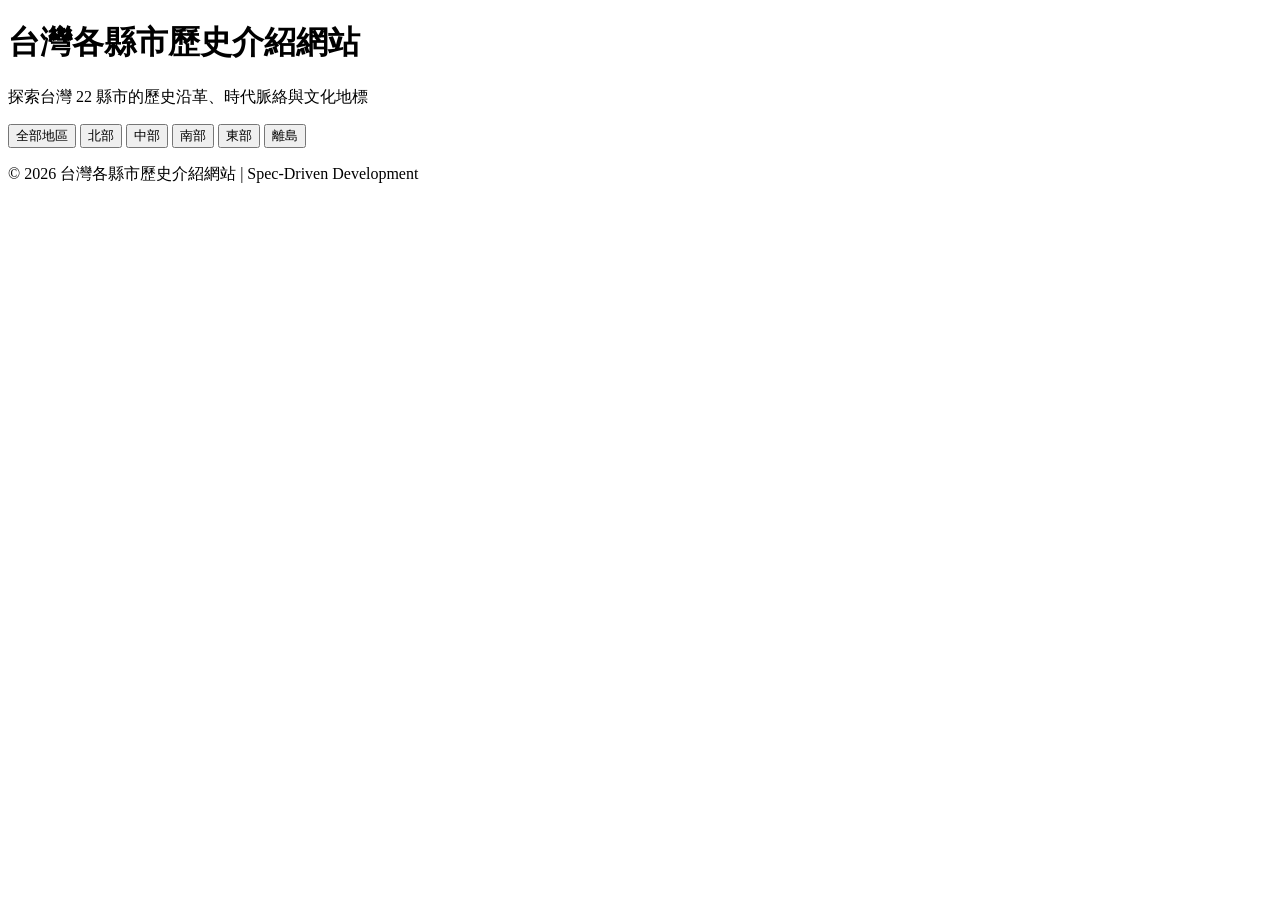
==== Taiwan-history/index.html @ e15242fa "Add files via upload" ====
<!DOCTYPE html>
<html lang="zh-Hant">
<head>
  <meta charset="UTF-8">
  <meta name="viewport" content="width=device-width, initial-scale=1.0">
  <title>台灣各縣市歷史介紹網站</title>
  <link rel="stylesheet" href="./css/style.css">
  <link href="https://fonts.googleapis.com/css2?family=Noto+Sans+TC:wght@400;500;700&family=Noto+Serif+TC:wght@600;700&display=swap" rel="stylesheet">
</head>
<body>
  <header>
    <h1>台灣各縣市歷史介紹網站</h1>
    <p>探索台灣 22 縣市的歷史沿革、時代脈絡與文化地標</p>
  </header>

  <main class="container">
    <div class="filter-group" id="filterGroup">
      <button class="filter-btn active" data-region="全部">全部地區</button>
      <button class="filter-btn" data-region="北部">北部</button>
      <button class="filter-btn" data-region="中部">中部</button>
      <button class="filter-btn" data-region="南部">南部</button>
      <button class="filter-btn" data-region="東部">東部</button>
      <button class="filter-btn" data-region="離島">離島</button>
    </div>

    <div class="city-grid" id="cityGrid">
      <!-- 動態渲染縣市卡片 -->
    </div>
  </main>

  <footer>
    <p>&copy; 2026 台灣各縣市歷史介紹網站 | Spec-Driven Development</p>
  </footer>

  <script src="./js/cities-data.js"></script>
  <script src="./js/app.js"></script>
</body>
</html>
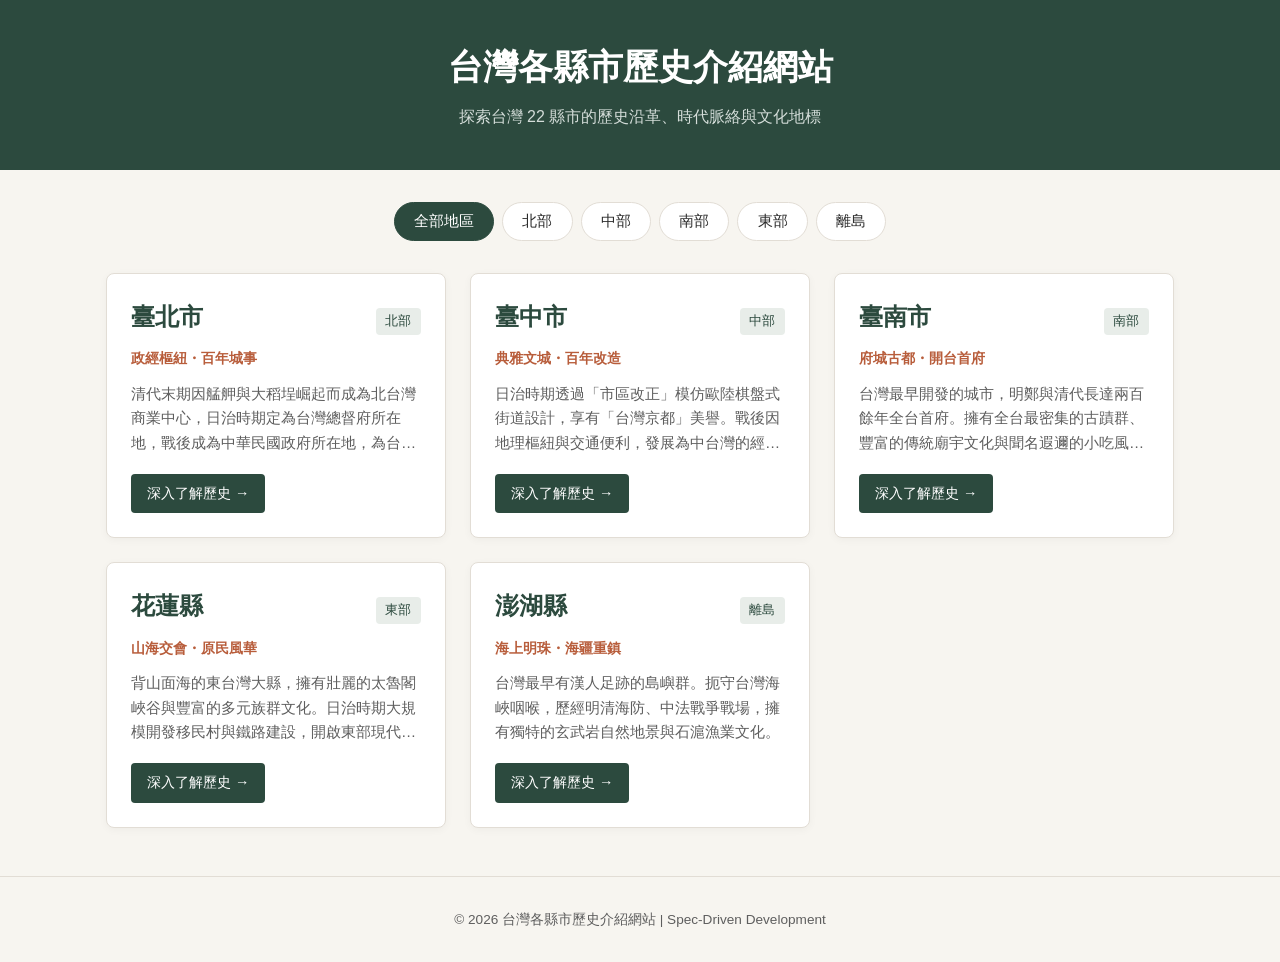
==== commit 85db21f7: "Update index.html" ====
--- a/Taiwan-history/index.html
+++ b/Taiwan-history/index.html
@@ -4,7 +4,7 @@
   <meta charset="UTF-8">
   <meta name="viewport" content="width=device-width, initial-scale=1.0">
   <title>台灣各縣市歷史介紹網站</title>
-  <link rel="stylesheet" href="./css/style.css">
+  <link rel="stylesheet" href="./CSS/style.css">
   <link href="https://fonts.googleapis.com/css2?family=Noto+Sans+TC:wght@400;500;700&family=Noto+Serif+TC:wght@600;700&display=swap" rel="stylesheet">
 </head>
 <body>
@@ -32,7 +32,7 @@
     <p>&copy; 2026 台灣各縣市歷史介紹網站 | Spec-Driven Development</p>
   </footer>
 
-  <script src="./js/cities-data.js"></script>
-  <script src="./js/app.js"></script>
+  <script src="./JS/cities-data.js"></script>
+  <script src="./JS/app.js"></script>
 </body>
-</html>+</html>
--- a/Taiwan-history/CSS/style.css
+++ b/Taiwan-history/CSS/style.css
@@ -0,0 +1,208 @@
+:root {
+  --bg-main: #F7F5F0;
+  --bg-card: #FFFFFF;
+  --primary: #2C4A3E;
+  --accent: #B85D3B;
+  --text-main: #2B2B2B;
+  --text-muted: #5E5E5E;
+  --border-color: #E2DDD5;
+}
+
+* {
+  box-sizing: border-box;
+  margin: 0;
+  padding: 0;
+}
+
+body {
+  font-family: 'Noto Sans TC', sans-serif, system-ui;
+  background-color: var(--bg-main);
+  color: var(--text-main);
+  line-height: 1.6;
+}
+
+header {
+  background-color: var(--primary);
+  color: white;
+  padding: 2.5rem 1rem;
+  text-align: center;
+}
+
+header h1 {
+  font-family: 'Noto Serif TC', serif;
+  font-size: 2.2rem;
+  margin-bottom: 0.5rem;
+}
+
+header p {
+  color: #D4DDD9;
+  font-size: 1rem;
+}
+
+.container {
+  max-width: 1100px;
+  margin: 2rem auto;
+  padding: 0 1rem;
+}
+
+.filter-group {
+  display: flex;
+  gap: 0.5rem;
+  flex-wrap: wrap;
+  margin-bottom: 2rem;
+  justify-content: center;
+}
+
+.filter-btn {
+  background-color: var(--bg-card);
+  border: 1px solid var(--border-color);
+  padding: 0.5rem 1.2rem;
+  border-radius: 20px;
+  cursor: pointer;
+  font-size: 0.95rem;
+  color: var(--text-main);
+  transition: all 0.2s;
+}
+
+.filter-btn:hover, .filter-btn.active {
+  background-color: var(--primary);
+  color: white;
+  border-color: var(--primary);
+}
+
+.city-grid {
+  display: grid;
+  grid-template-columns: repeat(auto-fill, minmax(300px, 1fr));
+  gap: 1.5rem;
+}
+
+.city-card {
+  background-color: var(--bg-card);
+  border-radius: 8px;
+  border: 1px solid var(--border-color);
+  padding: 1.5rem;
+  box-shadow: 0 2px 8px rgba(0,0,0,0.04);
+  transition: transform 0.2s, box-shadow 0.2s;
+  display: flex;
+  flex-direction: column;
+  justify-content: space-between;
+}
+
+.city-card:hover {
+  transform: translateY(-3px);
+  box-shadow: 0 6px 16px rgba(0,0,0,0.08);
+}
+
+.city-header {
+  display: flex;
+  justify-content: space-between;
+  align-items: baseline;
+  margin-bottom: 0.75rem;
+}
+
+.city-card h3 {
+  font-family: 'Noto Serif TC', serif;
+  font-size: 1.5rem;
+  color: var(--primary);
+}
+
+.region-badge {
+  background-color: #E8EDE9;
+  color: var(--primary);
+  font-size: 0.8rem;
+  padding: 0.2rem 0.6rem;
+  border-radius: 4px;
+  font-weight: 500;
+}
+
+.era-tag {
+  font-size: 0.85rem;
+  color: var(--accent);
+  font-weight: bold;
+  margin-bottom: 0.75rem;
+}
+
+.city-card p {
+  color: var(--text-muted);
+  font-size: 0.95rem;
+  margin-bottom: 1.2rem;
+  display: -webkit-box;
+  -webkit-line-clamp: 3;
+  -webkit-box-orient: vertical;
+  overflow: hidden;
+}
+
+.detail-btn {
+  align-self: flex-start;
+  text-decoration: none;
+  color: white;
+  background-color: var(--primary);
+  padding: 0.5rem 1rem;
+  border-radius: 4px;
+  font-size: 0.9rem;
+  transition: background-color 0.2s;
+}
+
+.detail-btn:hover {
+  background-color: #1E332B;
+}
+
+/* Detail page styles */
+.back-link {
+  display: inline-block;
+  margin-bottom: 1.5rem;
+  color: var(--primary);
+  text-decoration: none;
+  font-weight: 500;
+}
+
+.back-link:hover {
+  text-decoration: underline;
+}
+
+.detail-header {
+  background-color: var(--bg-card);
+  padding: 2rem;
+  border-radius: 8px;
+  border: 1px solid var(--border-color);
+  margin-bottom: 2rem;
+}
+
+.section-title {
+  font-family: 'Noto Serif TC', serif;
+  font-size: 1.5rem;
+  color: var(--primary);
+  margin: 2rem 0 1rem 0;
+  padding-bottom: 0.5rem;
+  border-bottom: 2px solid var(--border-color);
+}
+
+.timeline-item, .landmark-item {
+  background-color: var(--bg-card);
+  padding: 1.2rem;
+  border-radius: 6px;
+  border: 1px solid var(--border-color);
+  margin-bottom: 1rem;
+}
+
+.timeline-period {
+  font-size: 0.85rem;
+  color: var(--accent);
+  font-weight: bold;
+  margin-bottom: 0.3rem;
+}
+
+.timeline-item h4, .landmark-item h4 {
+  font-size: 1.15rem;
+  color: var(--primary);
+  margin-bottom: 0.4rem;
+}
+
+footer {
+  text-align: center;
+  padding: 2rem;
+  color: var(--text-muted);
+  font-size: 0.85rem;
+  border-top: 1px solid var(--border-color);
+  margin-top: 3rem;
+}
